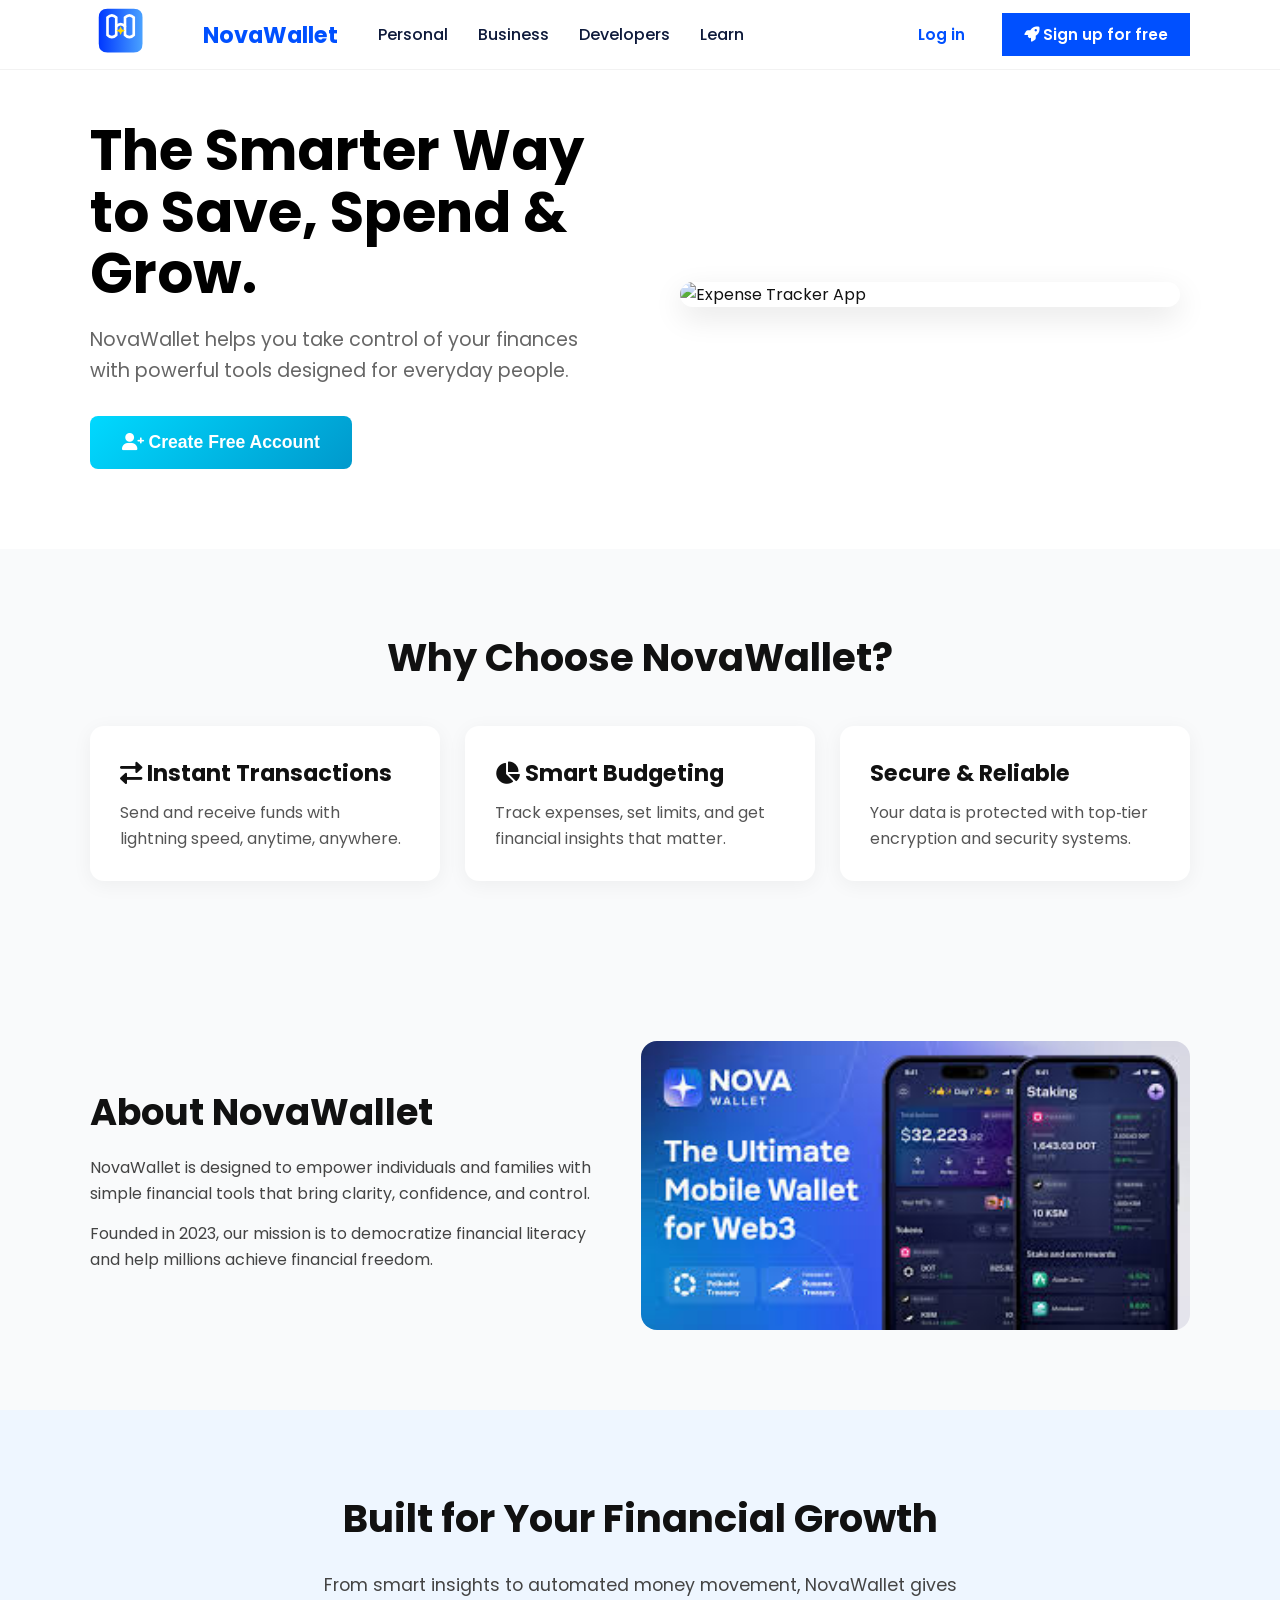
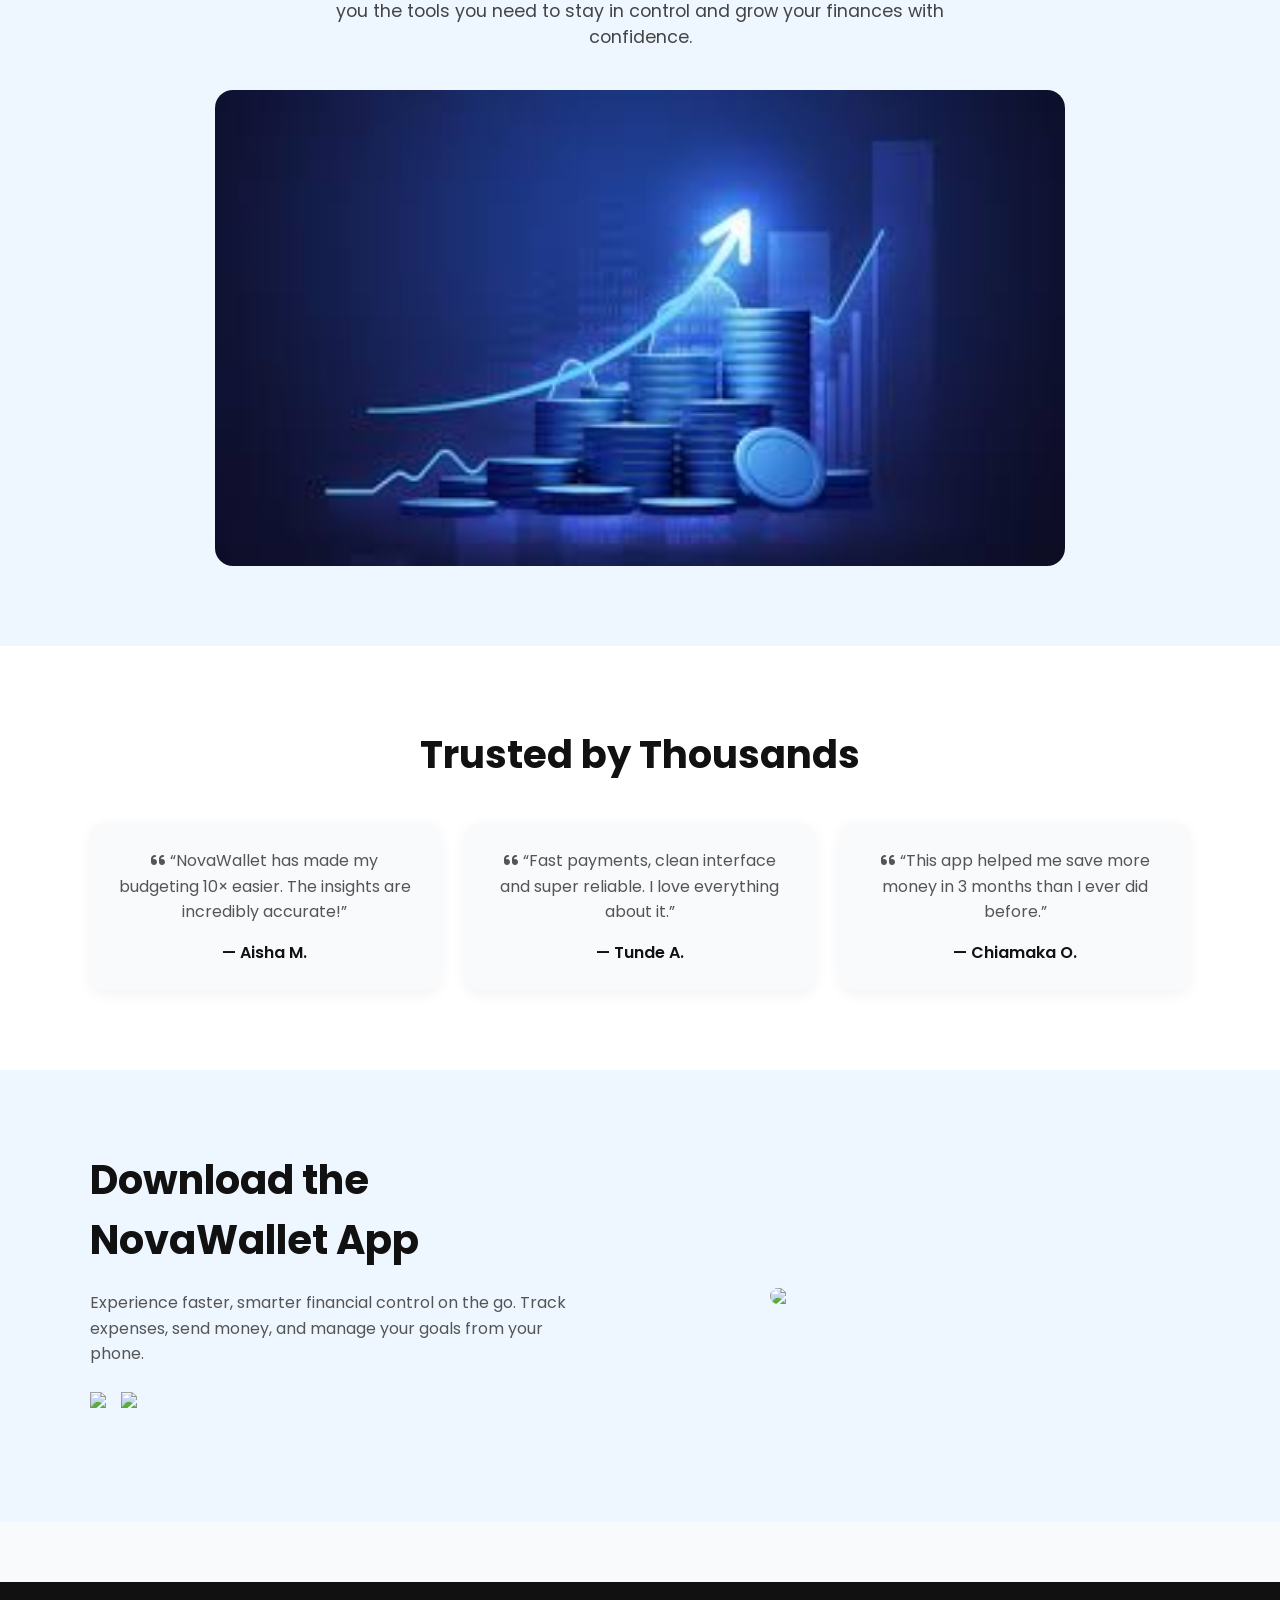
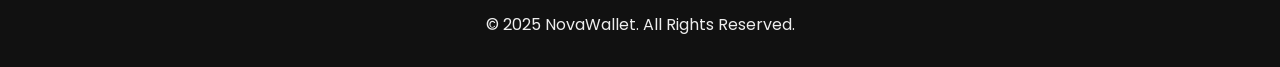
==== index.html @ e8c1405f "first commit" ====
<!DOCTYPE html>
<html lang="en">
<head>
  <meta charset="UTF-8" />
  <meta name="viewport" content="width=device-width, initial-scale=1.0" />
  <title>NovaWallet</title>
  <link rel="stylesheet" href="./style.css">
  <link rel="shortcut icon" href="../images/ChatGPT Image Nov 15, 2025, 09_59_30 PM.png" type="image/x-icon">
  <link href="https://fonts.googleapis.com/css2?family=Poppins:wght@300;400;600;700&display=swap" rel="stylesheet">
  <link rel="stylesheet" href="https://cdnjs.cloudflare.com/ajax/libs/font-awesome/6.0.0/css/all.min.css">
</head>
<body>
  <nav>
  <div class="left-section">

    <!-- LOGO -->
    <div class="logo">
      <span class="logo-wrap">
        <img src="./images/logo.svg" alt="NovaWallet Logo">
        <span class="logo-text">NovaWallet</span>
      </span>
  </div>


    <!-- NAV LINKS -->
    <ul>
        <li><a href="#personal">Personal</a></li>
        <li><a href="#business">Business</a></li>
        <li><a href="#developers">Developers</a></li>
        <li><a href="#learn">Learn</a></li>
    </ul>

  </div>

  <!-- RIGHT SIDE BUTTONS -->
  <div class="right-buttons">
    <a href="./otherpages.html/login.html" class="login-btn">Log in</a>
    <a href="./otherpages.html/sign-up.html"><i class="fas fa-rocket"></i> Sign up for free</a>
  </div>
</nav>


  <section class="hero" id="home">
    <div class="hero-left">
      <h1>The Smarter Way<br> to Save, Spend & Grow.</h1>
      <p>NovaWallet helps you take control of your finances with powerful tools designed for everyday people.</p>
      <a href="./otherpages.html/sign-up.html"><button><i class="fas fa-user-plus"></i> Create Free Account</button></a>
    </div>
    <div class="hero-right">
     <img src="https://images.unsplash.com/photo-1554224155-6726b3ff858f?auto=format&fit=crop&w=800&q=80" alt="Expense Tracker App" >

    </div>
  </section>

  <section class="features" id="features">
    <h2>Why Choose NovaWallet?</h2>
    <div class="features-boxes">
      <div class="feature">
        <h3><i class="fas fa-exchange-alt"></i> Instant Transactions</h3>
        <p>Send and receive funds with lightning speed, anytime, anywhere.</p>
      </div>
      <div class="feature">
        <h3><i class="fas fa-chart-pie"></i> Smart Budgeting</h3>
        <p>Track expenses, set limits, and get financial insights that matter.</p>
      </div>
      <div class="feature">
        <h3><i c lass="fas fa-lock"></i> Secure & Reliable</h3>
        <p>Your data is protected with top‑tier encryption and security systems.</p>
      </div>
    </div>
  </section>

  <section class="about" id="about">
    <div class="about-text">
      <h2>About NovaWallet</h2>
      <p>NovaWallet is designed to empower individuals and families with simple financial tools that bring clarity, confidence, and control.</p>
      <p>Founded in 2023, our mission is to democratize financial literacy and help millions achieve financial freedom.</p>
    </div>
    <img src="[data-uri]" />
  </section>

  <!-- New Growth Section -->
  <section class="growth" style="padding:80px 7%; text-align:center; background:#eef6ff;">
    <h2 style="font-size:2.4rem; margin-bottom:25px;">Built for Your Financial Growth</h2>
    <p style="max-width:650px; margin:0 auto 40px; color:#444; font-size:1.1rem;">From smart insights to automated money movement, NovaWallet gives you the tools you need to stay in control and grow your finances with confidence.</p>
    <img src="[data-uri]" style="width:100%; max-width:850px; border-radius:18px; margin:auto; display:block;" />
  </section>

  <!-- Testimonials Section -->
  <section class="testimonials" style="padding:80px 7%; background:#fff; text-align:center;">
    <h2 style="font-size:2.4rem; margin-bottom:40px;">Trusted by Thousands</h2>
    <div style="display:grid; grid-template-columns:repeat(auto-fit, minmax(260px,1fr)); gap:25px;">
      <div style="padding:25px; border-radius:14px; background:#f9fafb; box-shadow:0 4px 15px rgba(0,0,0,0.05);">
        <p style="color:#555; line-height:1.6;"><i class="fas fa-quote-left"></i> “NovaWallet has made my budgeting 10× easier. The insights are incredibly accurate!”</p>
        <h4 style="margin-top:15px; font-weight:600;">— Aisha M.</h4>
      </div>
      <div style="padding:25px; border-radius:14px; background:#f9fafb; box-shadow:0 4px 15px rgba(0,0,0,0.05);">
        <p style="color:#555; line-height:1.6;"><i class="fas fa-quote-left"></i> “Fast payments, clean interface and super reliable. I love everything about it.”</p>
        <h4 style="margin-top:15px; font-weight:600;">— Tunde A.</h4>
      </div>
      <div style="padding:25px; border-radius:14px; background:#f9fafb; box-shadow:0 4px 15px rgba(0,0,0,0.05);">
        <p style="color:#555; line-height:1.6;"><i class="fas fa-quote-left"></i> “This app helped me save more money in 3 months than I ever did before.”</p>
        <h4 style="margin-top:15px; font-weight:600;">— Chiamaka O.</h4>
      </div>
    </div>
  </section>

  <!-- App Download Section -->
  <section class="download" style="padding:80px 7%; display:flex; align-items:center; justify-content:space-between; gap:40px; background:#eef6ff;">
    <div style="max-width:480px;">
      <h2 style="font-size:2.5rem; margin-bottom:20px;">Download the NovaWallet App</h2>
      <p style="color:#555; line-height:1.6; margin-bottom:25px;">Experience faster, smarter financial control on the go. Track expenses, send money, and manage your goals from your phone.</p>
      <div style="display:flex; gap:15px;">
        <img src="https://upload.wikimedia.org/wikipedia/commons/thumb/5/5f/Google_Play_2022_logo.svg/512px-Google_Play_2022_logo.svg.png" style="height:50px; cursor:pointer;">
        <img src="https://upload.wikimedia.org/wikipedia/commons/thumb/5/5d/Download_on_the_App_Store_Badge.svg/512px-Download_on_the_App_Store_Badge.svg.png" style="height:50px; cursor:pointer;">
      </div>
    </div>
    <img src="https://images.unsplash.com/photo-1601597111158-2fceff298ebd?auto=format&fit=crop&w=900&q=80" style="width:100%; max-width:420px; border-radius:18px;" />
  </section>
  
<div>
  
</div>
<footer>
    <p>© 2025 NovaWallet. All Rights Reserved.</p>
  </footer>
</body>
</html>
---- style.css ----
* {
  margin: 0;
  padding: 0;
  box-sizing: border-box;
}
body {
  font-family: "Poppins", sans-serif;
  background: #f9fafb;
  color: #111;
}

nav {
    background-color: #F8F9FC;
  width: 100%;
  padding: 18px 7%;
  height: 70px;
  display: flex;
  align-items: center;
  background: #ffffff;
  position: fixed;
  top: 0;
  z-index: 1000;
  border-bottom: 1px solid rgba(0, 0, 0, 0.05);
}

/* LEFT: LOGO + LINKS */
nav .left-section {
  display: flex;
  align-items: center;
  gap: 40px;
  flex: 1;  /* pushes buttons to the right */
}

/* LOGO */
.logo {
  display: flex;
  /* border: 2px solid green; */
  align-items: center;
}

.logo-wrap {
  display: flex;
  align-items: center;
  gap: 8px;
  justify-content: flex-start;
}

.logo-wrap img {
    /* border: 2px solid green; */
    padding: 0 !important;
  width: 105px;   /* adjust as you like */
  /* height: auto; */
}

.logo-text {
  font-size: 1.4rem;
  font-weight: 700;
  color: #0050ff;
  font-family: "Poppins", sans-serif;
}

/* nav .logo img {
  width: 130px;
  height: auto;
  object-fit: contain;
  padding-top: 5px;
} */

/* NAV LINKS */
nav ul {
  display: flex;
  align-items: center;
  gap: 30px;
  list-style: none;
}

nav ul li a {
  text-decoration: none;
  color: #0e1a3b;
  font-size: 1rem;
  font-weight: 500;
  transition: 0.3s ease;
}

nav ul li a:hover {
  color: #0050ff;
  opacity: 0.8;
}

/* RIGHT: BUTTONS */
nav .right-buttons {
  display: flex;
  align-items: center;
  gap: 15px;
}

nav .right-buttons a {
  background: #0050ff;
  color: #fff;
  padding: 10px 22px;
  border: none;
  /* border-radius: 10px; */
  font-size: 0.95rem;
  font-weight: 600;
  cursor: pointer;
  transition: 0.3s ease;
  text-decoration: none;
  display: inline-block;
}

nav .right-buttons a:hover {
  /* background: #003fcc; */
  transform: translateY(-3px);
}

/* Transparent login button */
nav .right-buttons .login-btn {
  background: transparent;
  color: #0050ff;
  /* border: 1.5px solid #0050ff; */
}

nav .right-buttons .login-btn:hover {
  /* background: #0050ff; */
  /* color: #fff; */
}

/* ========== MOBILE ========== */
@media (max-width: 850px) {
  nav ul,
  .right-buttons {
    display: none;
  }
}


/* Hero */
.hero {
  display: flex;
  align-items: center;
  padding: 120px 7% 80px;
  background: #fff;
  gap: 60px;
}
.hero-left {
  flex: 1;
  max-width: 600px;
}
.hero-left h1 {
  font-size: 3.5rem;
  line-height: 1.1;
  color: #000;
  font-weight: 700;
  margin-bottom: 20px;
}
.hero-left p {
  margin: 20px 0 30px;
  font-size: 1.2rem;
  color: #666;
  line-height: 1.6;
}
.hero-left button {
  padding: 16px 32px;
  background: linear-gradient(135deg, #00d9ff, #0099cc);
  color: #fff;
  border: none;
  border-radius: 8px;
  font-size: 1.1rem;
  font-weight: 600;
  cursor: pointer;
  transition: transform 0.3s ease;
}
.hero-left button:hover {
  transform: translateY(-2px);
}

.hero-right {
  flex: 1;
  display: flex;
  justify-content: center;
}
.hero-right img {
  width: 100%;
  max-width: 500px;
  border-radius: 16px;
  box-shadow: 0 10px 30px rgba(0, 0, 0, 0.1);
}

/* Features */
.features {
  padding: 80px 7%;
  text-align: center;
}
.features h2 {
  font-size: 2.4rem;
  margin-bottom: 40px;
}
.features-boxes {
  display: grid;
  grid-template-columns: repeat(auto-fit, minmax(250px, 1fr));
  gap: 25px;
  
}
.feature {
  background: #fff;
  padding: 30px;
  border-radius: 14px;
  box-shadow: 0 4px 20px rgba(0, 0, 0, 0.05);
  text-align: left;
}
.feature h3 {
  font-size: 1.4rem;
  margin-bottom: 10px;
}
.feature p {
  color: #555;
  line-height: 1.6;
}

/* About */
.about {
  padding: 80px 7%;
  display: flex;
  align-items: center;
  gap: 50px;
}
.about img {
  width: 100%;
  border-radius: 16px;
}
.about-text h2 {
  font-size: 2.3rem;
  margin-bottom: 15px;
}
.about-text p {
  margin-bottom: 15px;
  color: #444;
  line-height: 1.6;
}

/* Footer */
footer {
  background: #111;
  color: #eee;
  padding: 30px 7%;
  text-align: center;
  margin-top: 60px;
}

@media (max-width: 850px) {
  .hero {
    flex-direction: column;
    text-align: center;
  }
  .about {
    flex-direction: column;
  }
  nav ul {
    display: none;
  }
}
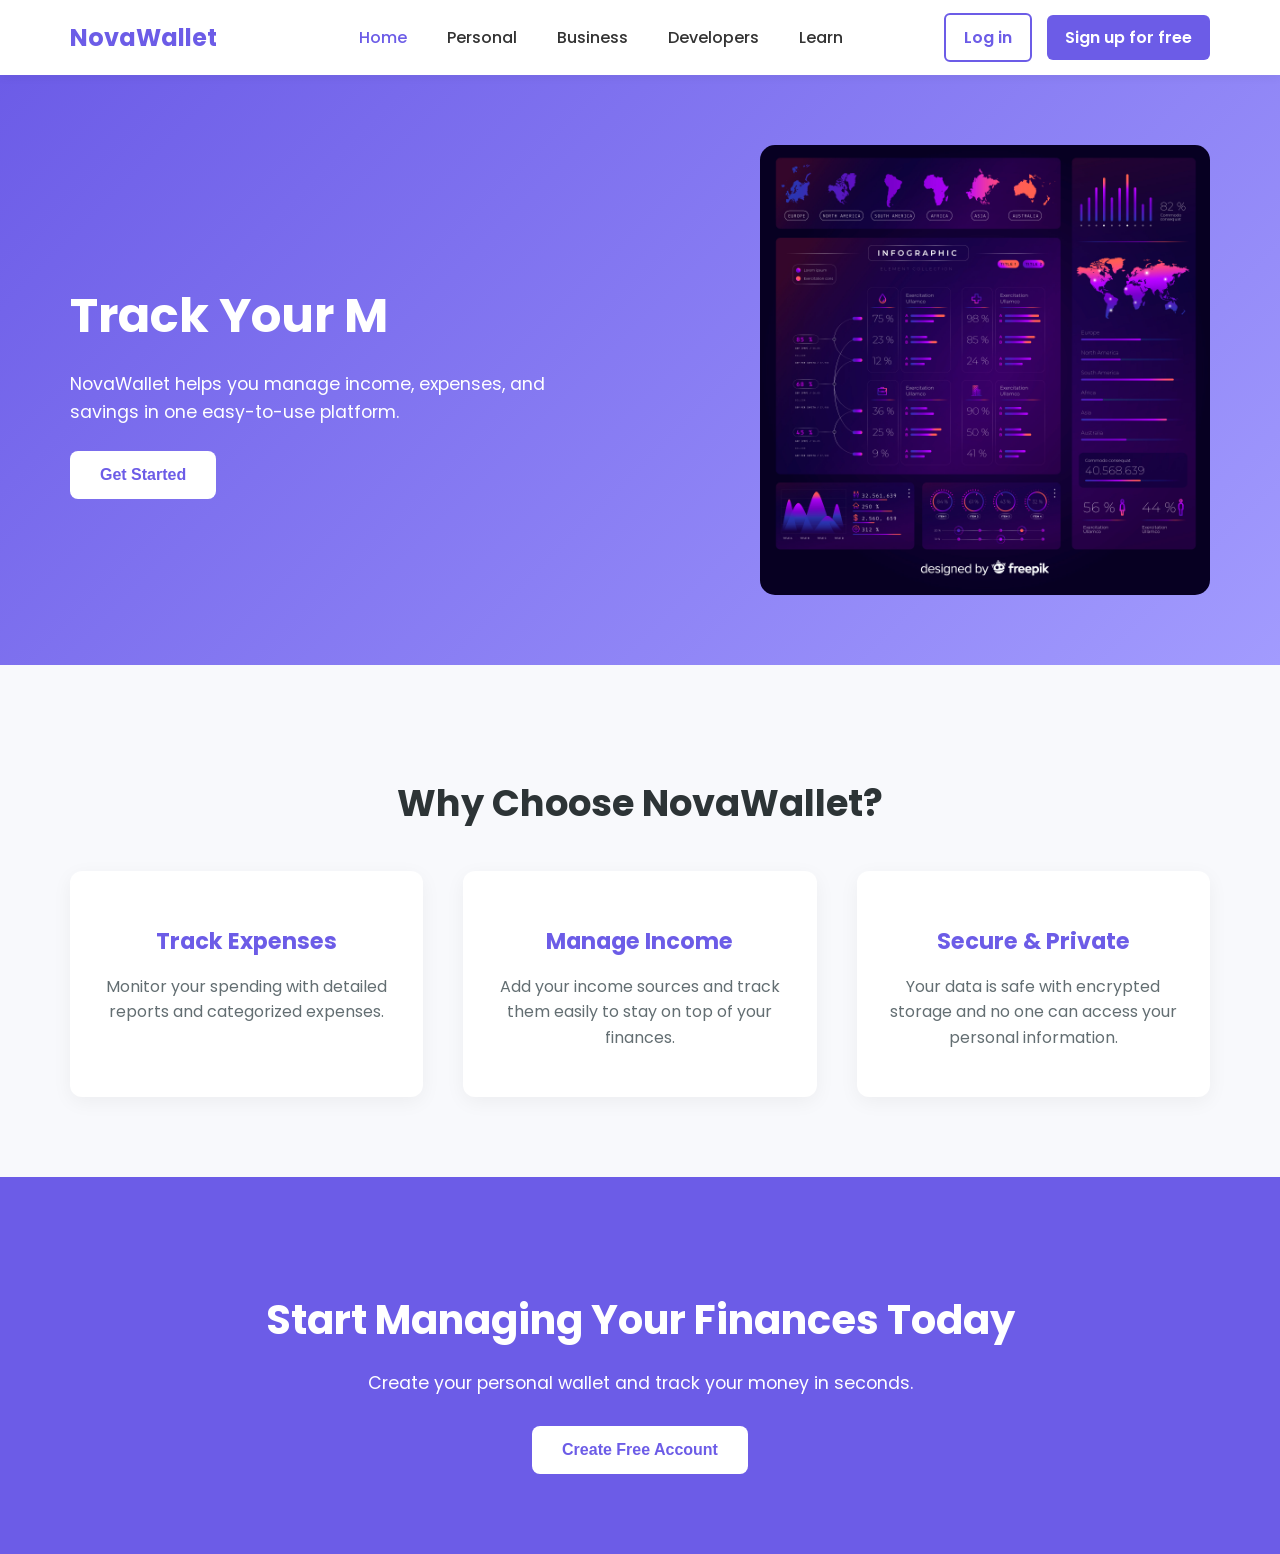
==== commit 30f40320: "files updated" ====
--- a/index.html
+++ b/index.html
@@ -1,128 +1,502 @@
 <!DOCTYPE html>
 <html lang="en">
-<head>
-  <meta charset="UTF-8" />
-  <meta name="viewport" content="width=device-width, initial-scale=1.0" />
-  <title>NovaWallet</title>
-  <link rel="stylesheet" href="./style.css">
-  <link rel="shortcut icon" href="../images/ChatGPT Image Nov 15, 2025, 09_59_30 PM.png" type="image/x-icon">
-  <link href="https://fonts.googleapis.com/css2?family=Poppins:wght@300;400;600;700&display=swap" rel="stylesheet">
-  <link rel="stylesheet" href="https://cdnjs.cloudflare.com/ajax/libs/font-awesome/6.0.0/css/all.min.css">
-</head>
-<body>
-  <nav>
-  <div class="left-section">
-
-    <!-- LOGO -->
-    <div class="logo">
-      <span class="logo-wrap">
-        <img src="./images/logo.svg" alt="NovaWallet Logo">
-        <span class="logo-text">NovaWallet</span>
-      </span>
-  </div>
-
-
-    <!-- NAV LINKS -->
-    <ul>
-        <li><a href="#personal">Personal</a></li>
-        <li><a href="#business">Business</a></li>
-        <li><a href="#developers">Developers</a></li>
-        <li><a href="#learn">Learn</a></li>
-    </ul>
-
-  </div>
-
-  <!-- RIGHT SIDE BUTTONS -->
-  <div class="right-buttons">
-    <a href="./otherpages.html/login.html" class="login-btn">Log in</a>
-    <a href="./otherpages.html/sign-up.html"><i class="fas fa-rocket"></i> Sign up for free</a>
-  </div>
-</nav>
-
-
-  <section class="hero" id="home">
-    <div class="hero-left">
-      <h1>The Smarter Way<br> to Save, Spend & Grow.</h1>
-      <p>NovaWallet helps you take control of your finances with powerful tools designed for everyday people.</p>
-      <a href="./otherpages.html/sign-up.html"><button><i class="fas fa-user-plus"></i> Create Free Account</button></a>
-    </div>
-    <div class="hero-right">
-     <img src="https://images.unsplash.com/photo-1554224155-6726b3ff858f?auto=format&fit=crop&w=800&q=80" alt="Expense Tracker App" >
-
-    </div>
-  </section>
-
-  <section class="features" id="features">
-    <h2>Why Choose NovaWallet?</h2>
-    <div class="features-boxes">
-      <div class="feature">
-        <h3><i class="fas fa-exchange-alt"></i> Instant Transactions</h3>
-        <p>Send and receive funds with lightning speed, anytime, anywhere.</p>
+  <head>
+    <meta charset="UTF-8" />
+    <meta name="viewport" content="width=device-width, initial-scale=1.0" />
+    <title>NovaWallet – Home</title>
+    <link
+      rel="shortcut icon"
+      href="../images/ChatGPT Image Nov 15, 2025, 09_59_30 PM.png"
+      type="image/x-icon"
+    />
+    <link
+      href="https://fonts.googleapis.com/css2?family=Poppins:wght@300;400;600;700&display=swap"
+      rel="stylesheet"
+    />
+    <style>
+      body {
+        margin: 0;
+        font-family: "Poppins", sans-serif;
+        background: #f8f9fc;
+        color: #333;
+      }
+
+      /* NAVBAR */
+      nav {
+        display: flex;
+        justify-content: space-between;
+        align-items: center;
+        padding-left: 70px;
+        padding-right: 70px;
+        background: white;
+        box-shadow: 0 2px 10px rgba(0, 0, 0, 0.05);
+        position: sticky;
+        top: 0;
+        z-index: 1000;
+      }
+
+      nav h1 {
+        font-size: 1.5rem;
+        color: #6c5ce7;
+        font-weight: 700;
+      }
+
+      nav ul {
+        display: flex;
+        list-style: none;
+        gap: 40px;
+      }
+
+      nav ul li a {
+        text-decoration: none;
+        color: #333;
+        font-weight: 500;
+        transition: 0.2s;
+      }
+
+      nav ul li a:hover,
+      nav ul li.active a {
+        color: #6c5ce7;
+      }
+      /* RIGHT BUTTONS */
+      .right-buttons {
+        display: flex;
+        align-items: center;
+        gap: 15px;
+      }
+
+      .right-buttons a {
+        text-decoration: none;
+        font-weight: 600;
+        padding: 10px 18px;
+        border-radius: 6px;
+        transition: 0.2s ease-in-out;
+      }
+
+      /* Login button */
+      .login-btn {
+        color: #6c5ce7;
+        border: 2px solid #6c5ce7;
+      }
+
+      .login-btn:hover {
+        background: #6c5ce7;
+        color: white;
+      }
+
+      /* Signup button */
+      .signup-btn {
+        background: #6c5ce7;
+        color: white;
+      }
+
+      .signup-btn:hover {
+        background: #5847d6;
+      }
+      /* HAMBURGER (Cowrywise style) */
+      .hamburger {
+        display: none;
+        flex-direction: column;
+        gap: 5px;
+        cursor: pointer;
+        z-index: 2000;
+      }
+
+      .hamburger span {
+        width: 28px;
+        height: 3px;
+        background: #333;
+        border-radius: 3px;
+        transition: 0.3s ease-in-out;
+      }
+
+      /* When menu is opened (add .open class) */
+      .hamburger.open span:nth-child(1) {
+        transform: rotate(45deg) translateY(8px);
+      }
+
+      .hamburger.open span:nth-child(2) {
+        opacity: 0;
+      }
+
+      .hamburger.open span:nth-child(3) {
+        transform: rotate(-45deg) translateY(-8px);
+      }
+
+      /* MOBILE MENU */
+      @media (max-width: 900px) {
+        nav {
+          padding: 15px 20px;
+          flex-wrap: wrap;
+        }
+
+        .hamburger {
+          display: flex;
+        }
+
+        #nav-links,
+        .right-buttons {
+          display: none;
+          width: 100%;
+          flex-direction: column;
+          background: white;
+          text-align: left;
+          padding: 20px;
+          box-shadow: 0 5px 25px rgba(0, 0, 0, 0.1);
+          animation: slideDown 0.3s ease;
+          border-radius: 12px;
+          margin-top: 10px;
+        }
+
+        #nav-links.show,
+        .right-buttons.show {
+          display: flex;
+        }
+
+        #nav-links li {
+          margin: 12px 0;
+        }
+
+        #nav-links li a {
+          padding: 8px 0;
+          display: block;
+          font-size: 1.1rem;
+          font-weight: 600;
+        }
+
+        .right-buttons a {
+          width: 100%;
+          margin-top: 10px;
+          padding: 12px;
+          border-radius: 8px;
+          font-weight: 600;
+        }
+
+        .login-btn {
+          border: 2px solid #6c5ce7;
+          color: #6c5ce7;
+          text-align: center;
+        }
+
+        .signup-btn {
+          text-align: center;
+          background: #6c5ce7;
+          color: white;
+        }
+
+        /* Smooth animation */
+        @keyframes slideDown {
+          from {
+            opacity: 0;
+            transform: translateY(-10px);
+          }
+          to {
+            opacity: 1;
+            transform: translateY(0);
+          }
+        }
+      }
+
+      /* HERO SECTION */
+      .hero {
+        padding: 70px;
+        background: linear-gradient(135deg, #6c5ce7, #a29bfe);
+        color: white;
+        display: flex;
+        align-items: center;
+        justify-content: space-between;
+        gap: 40px;
+      }
+
+      .hero-text {
+        max-width: 500px;
+      }
+
+      .hero-text h2 {
+        font-size: 3rem;
+        margin-bottom: 15px;
+        font-weight: 700;
+      }
+
+      /* New text changing styles */
+      .hero-text h2 span {
+        border-right: 2px solid #fff;
+        padding-right: 5px;
+        animation: blinkCaret 0.75s step-end infinite;
+        white-space: nowrap;
+        overflow: hidden;
+        display: inline-block;
+        vertical-align: bottom;
+      }
+
+      @keyframes blinkCaret {
+        from, to { border-color: transparent; }
+        50% { border-color: white; }
+      }
+
+      .hero-text p {
+        font-size: 1.1rem;
+        line-height: 1.6;
+        margin-bottom: 25px;
+      }
+
+      .hero-text button {
+        padding: 15px 30px;
+        background: white;
+        border: none;
+        color: #6c5ce7;
+        font-size: 1rem;
+        border-radius: 8px;
+        font-weight: 600;
+        cursor: pointer;
+        transition: 0.2s;
+      }
+
+      .hero-text button:hover {
+        background: #eee;
+      }
+
+      .hero img {
+        width: 450px;
+        border-radius: 15px;
+      }
+
+      /* FEATURES SECTION */
+      .features {
+        padding: 80px 70px;
+        text-align: center;
+      }
+
+      .features h2 {
+        font-size: 2.3rem;
+        margin-bottom: 40px;
+        color: #2d3436;
+      }
+
+      .feature-grid {
+        display: grid;
+        grid-template-columns: repeat(3, 1fr);
+        gap: 40px;
+      }
+
+      .feature {
+        background: white;
+        padding: 30px;
+        border-radius: 12px;
+        box-shadow: 0 5px 20px rgba(0, 0, 0, 0.05);
+      }
+
+      .feature h3 {
+        font-size: 1.4rem;
+        margin-bottom: 10px;
+        color: #6c5ce7;
+      }
+
+      .feature p {
+        color: #636e72;
+        line-height: 1.6;
+      }
+
+      /* CTA SECTION */
+      .cta {
+        text-align: center;
+        padding: 80px 20px;
+        background: #6c5ce7;
+        color: white;
+      }
+
+      .cta h2 {
+        font-size: 2.5rem;
+        margin-bottom: 20px;
+      }
+
+      .cta p {
+        font-size: 1.1rem;
+        margin-bottom: 30px;
+      }
+
+      .cta button {
+        padding: 15px 30px;
+        border: none;
+        border-radius: 8px;
+        background: white;
+        color: #6c5ce7;
+        font-size: 1rem;
+        font-weight: 600;
+        cursor: pointer;
+        transition: 0.2s;
+      }
+
+      .cta button:hover {
+        background: #eee;
+      }
+
+      /* RESPONSIVE */
+      @media (max-width: 900px) {
+        nav {
+          padding: 20px;
+        }
+
+        .hero {
+          flex-direction: column;
+          text-align: center;
+          padding: 60px 20px;
+        }
+
+        .hero img {
+          width: 100%;
+        }
+
+        .feature-grid {
+          grid-template-columns: 1fr;
+        }
+      }
+    </style>
+  </head>
+  <body>
+    <!-- NAVIGATION -->
+    <nav>
+      <h1>NovaWallet</h1>
+      <div class="hamburger" onclick="toggleMenu()">
+        <span></span>
+        <span></span>
+        <span></span>
       </div>
-      <div class="feature">
-        <h3><i class="fas fa-chart-pie"></i> Smart Budgeting</h3>
-        <p>Track expenses, set limits, and get financial insights that matter.</p>
+
+      <ul id="nav-links">
+        <li class="active"><a href="./home.html">Home</a></li>
+        <li><a href="./otherpages.html/firstpersonal.html">Personal</a></li>
+        <li><a href="./otherpages.html/business.html">Business</a></li>
+        <li><a href="./otherpages.html/developer.html">Developers</a></li>
+        <li><a href="./otherpages.html/learn.html">Learn</a></li>
+      </ul>
+
+      <div class="right-buttons">
+        <a href="./otherpages.html/login.html" class="login-btn">Log in</a>
+        <a href="./otherpages.html/sign-up.html" class="signup-btn">
+          <i class="fas fa-rocket"></i> Sign up for free
+        </a>
       </div>
-      <div class="feature">
-        <h3><i c lass="fas fa-lock"></i> Secure & Reliable</h3>
-        <p>Your data is protected with top‑tier encryption and security systems.</p>
+    </nav>
+
+    <!-- HERO SECTION -->
+    <section class="hero">
+      <div class="hero-text">
+        <h2>Track Your Money Effortlessly</h2>
+        <p>
+          NovaWallet helps you manage income, expenses, and savings in one
+          easy-to-use platform.
+        </p>
+        <button onclick="window.location.href='./otherpages.html/sign-up.html'">
+          Get Started
+        </button>
       </div>
-    </div>
-  </section>
-
-  <section class="about" id="about">
-    <div class="about-text">
-      <h2>About NovaWallet</h2>
-      <p>NovaWallet is designed to empower individuals and families with simple financial tools that bring clarity, confidence, and control.</p>
-      <p>Founded in 2023, our mission is to democratize financial literacy and help millions achieve financial freedom.</p>
-    </div>
-    <img src="[data-uri]" />
-  </section>
-
-  <!-- New Growth Section -->
-  <section class="growth" style="padding:80px 7%; text-align:center; background:#eef6ff;">
-    <h2 style="font-size:2.4rem; margin-bottom:25px;">Built for Your Financial Growth</h2>
-    <p style="max-width:650px; margin:0 auto 40px; color:#444; font-size:1.1rem;">From smart insights to automated money movement, NovaWallet gives you the tools you need to stay in control and grow your finances with confidence.</p>
-    <img src="[data-uri]" style="width:100%; max-width:850px; border-radius:18px; margin:auto; display:block;" />
-  </section>
-
-  <!-- Testimonials Section -->
-  <section class="testimonials" style="padding:80px 7%; background:#fff; text-align:center;">
-    <h2 style="font-size:2.4rem; margin-bottom:40px;">Trusted by Thousands</h2>
-    <div style="display:grid; grid-template-columns:repeat(auto-fit, minmax(260px,1fr)); gap:25px;">
-      <div style="padding:25px; border-radius:14px; background:#f9fafb; box-shadow:0 4px 15px rgba(0,0,0,0.05);">
-        <p style="color:#555; line-height:1.6;"><i class="fas fa-quote-left"></i> “NovaWallet has made my budgeting 10× easier. The insights are incredibly accurate!”</p>
-        <h4 style="margin-top:15px; font-weight:600;">— Aisha M.</h4>
+      <img src="../images/1784.jpg" alt="Finance Dashboard" />
+    </section>
+    <script>
+      document.addEventListener("DOMContentLoaded", function () {
+        const words = [
+          "Track Your Money Effortlessly",
+          "Manage Your Finances Smartly",
+          "Manage Your Money With Confidence",
+          "Control yYur Money Effortlessly",
+          "Save, Invest, and Grow",
+        ];
+        let i = 0;
+        let timer;
+
+        function typingEffect(word, callback) {
+          let index = 0;
+          const heroHeader = document.querySelector(".hero-text h2");
+          heroHeader.textContent = "";
+
+          function type() {
+            if (index < word.length) {
+              heroHeader.textContent += word.charAt(index);
+              index++;
+              timer = setTimeout(type, 100);
+            } else {
+              setTimeout(callback, 1500);
+            }
+          }
+          type();
+        }
+
+        function eraseEffect(callback) {
+          const heroHeader = document.querySelector(".hero-text h2");
+          let text = heroHeader.textContent;
+          let index = text.length;
+
+          function erase() {
+            if (index > 0) {
+              heroHeader.textContent = text.substring(0, index - 1);
+              index--;
+              timer = setTimeout(erase, 50);
+            } else {
+              setTimeout(callback, 300);
+            }
+          }
+          erase();
+        }
+
+        function loop() {
+          typingEffect(words[i], function () {
+            eraseEffect(function () {
+              i++;
+              if (i >= words.length) i = 0;
+              loop();
+            });
+          });
+        }
+
+        loop();
+      });
+    </script>
+
+    <!-- FEATURES SECTION -->
+    <section class="features">
+      <h2>Why Choose NovaWallet?</h2>
+      <div class="feature-grid">
+        <div class="feature">
+          <h3>Track Expenses</h3>
+          <p>
+            Monitor your spending with detailed reports and categorized
+            expenses.
+          </p>
+        </div>
+        <div class="feature">
+          <h3>Manage Income</h3>
+          <p>
+            Add your income sources and track them easily to stay on top of your
+            finances.
+          </p>
+        </div>
+        <div class="feature">
+          <h3>Secure & Private</h3>
+          <p>
+            Your data is safe with encrypted storage and no one can access your
+            personal information.
+          </p>
+        </div>
       </div>
-      <div style="padding:25px; border-radius:14px; background:#f9fafb; box-shadow:0 4px 15px rgba(0,0,0,0.05);">
-        <p style="color:#555; line-height:1.6;"><i class="fas fa-quote-left"></i> “Fast payments, clean interface and super reliable. I love everything about it.”</p>
-        <h4 style="margin-top:15px; font-weight:600;">— Tunde A.</h4>
-      </div>
-      <div style="padding:25px; border-radius:14px; background:#f9fafb; box-shadow:0 4px 15px rgba(0,0,0,0.05);">
-        <p style="color:#555; line-height:1.6;"><i class="fas fa-quote-left"></i> “This app helped me save more money in 3 months than I ever did before.”</p>
-        <h4 style="margin-top:15px; font-weight:600;">— Chiamaka O.</h4>
-      </div>
-    </div>
-  </section>
-
-  <!-- App Download Section -->
-  <section class="download" style="padding:80px 7%; display:flex; align-items:center; justify-content:space-between; gap:40px; background:#eef6ff;">
-    <div style="max-width:480px;">
-      <h2 style="font-size:2.5rem; margin-bottom:20px;">Download the NovaWallet App</h2>
-      <p style="color:#555; line-height:1.6; margin-bottom:25px;">Experience faster, smarter financial control on the go. Track expenses, send money, and manage your goals from your phone.</p>
-      <div style="display:flex; gap:15px;">
-        <img src="https://upload.wikimedia.org/wikipedia/commons/thumb/5/5f/Google_Play_2022_logo.svg/512px-Google_Play_2022_logo.svg.png" style="height:50px; cursor:pointer;">
-        <img src="https://upload.wikimedia.org/wikipedia/commons/thumb/5/5d/Download_on_the_App_Store_Badge.svg/512px-Download_on_the_App_Store_Badge.svg.png" style="height:50px; cursor:pointer;">
-      </div>
-    </div>
-    <img src="https://images.unsplash.com/photo-1601597111158-2fceff298ebd?auto=format&fit=crop&w=900&q=80" style="width:100%; max-width:420px; border-radius:18px;" />
-  </section>
-  
-<div>
-  
-</div>
-<footer>
-    <p>© 2025 NovaWallet. All Rights Reserved.</p>
-  </footer>
-</body>
+    </section>
+
+    <!-- CTA SECTION -->
+    <section class="cta">
+      <h2>Start Managing Your Finances Today</h2>
+      <p>Create your personal wallet and track your money in seconds.</p>
+      <button onclick="window.location.href='personal.html'">
+        Create Free Account
+      </button>
+    </section>
+  </body>
+  <script>
+    function toggleMenu() {
+      document.getElementById("nav-links").classList.toggle("show");
+      document.querySelector(".right-buttons").classList.toggle("show");
+
+      // Turn hamburger into X
+      document.querySelector(".hamburger").classList.toggle("open");
+    }
+  </script>
 </html>
